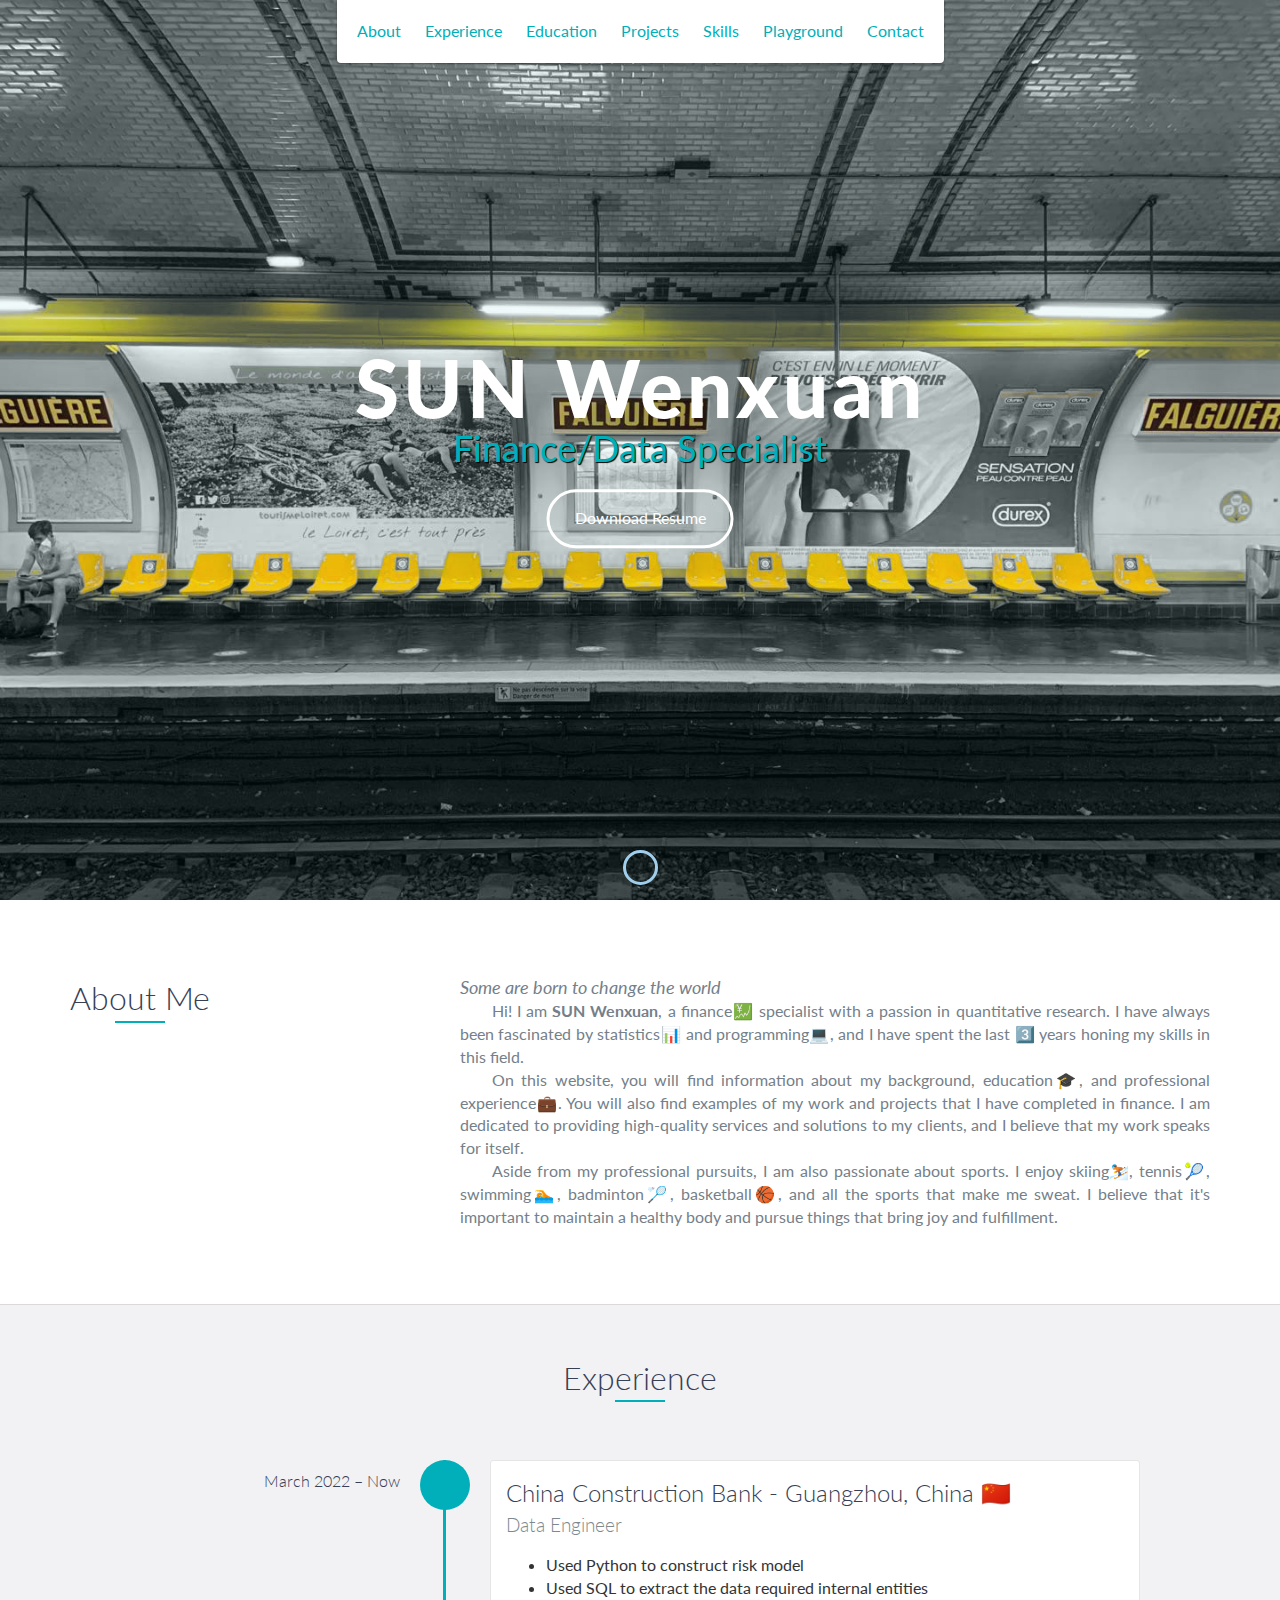
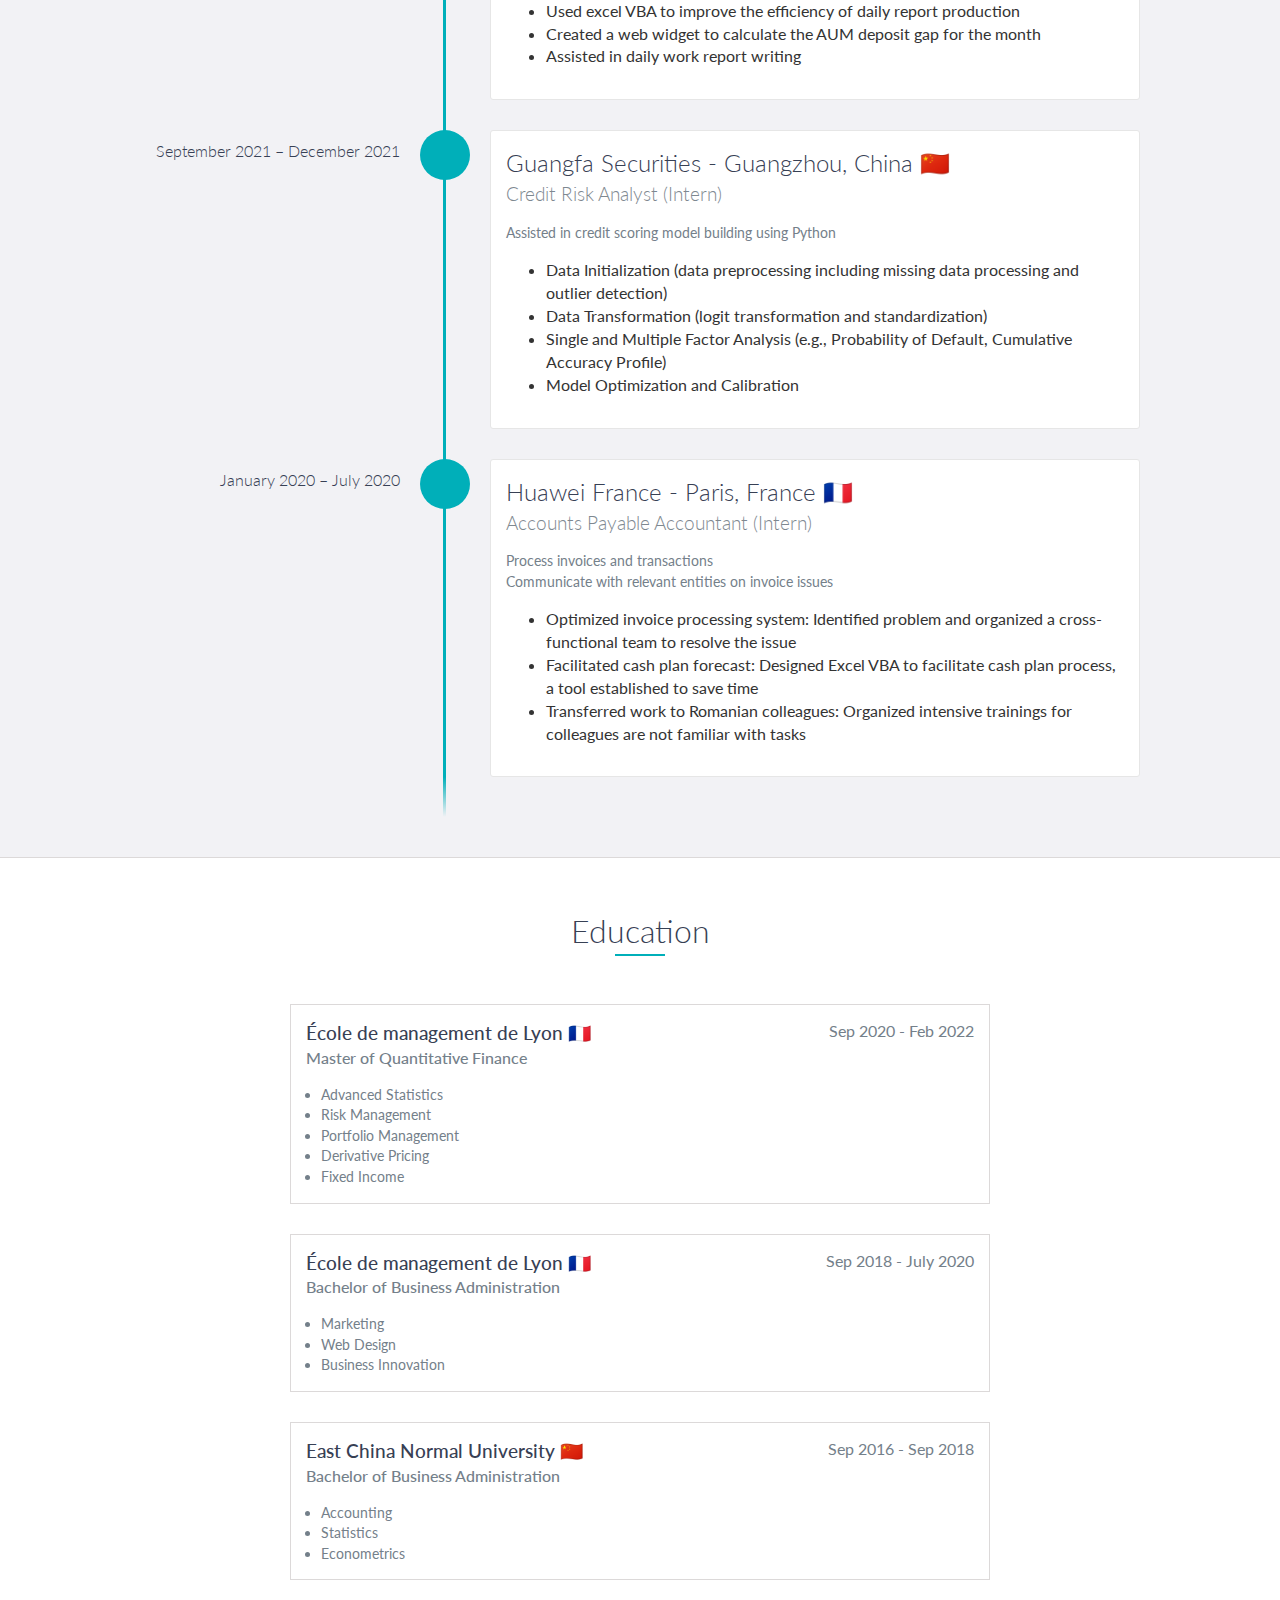
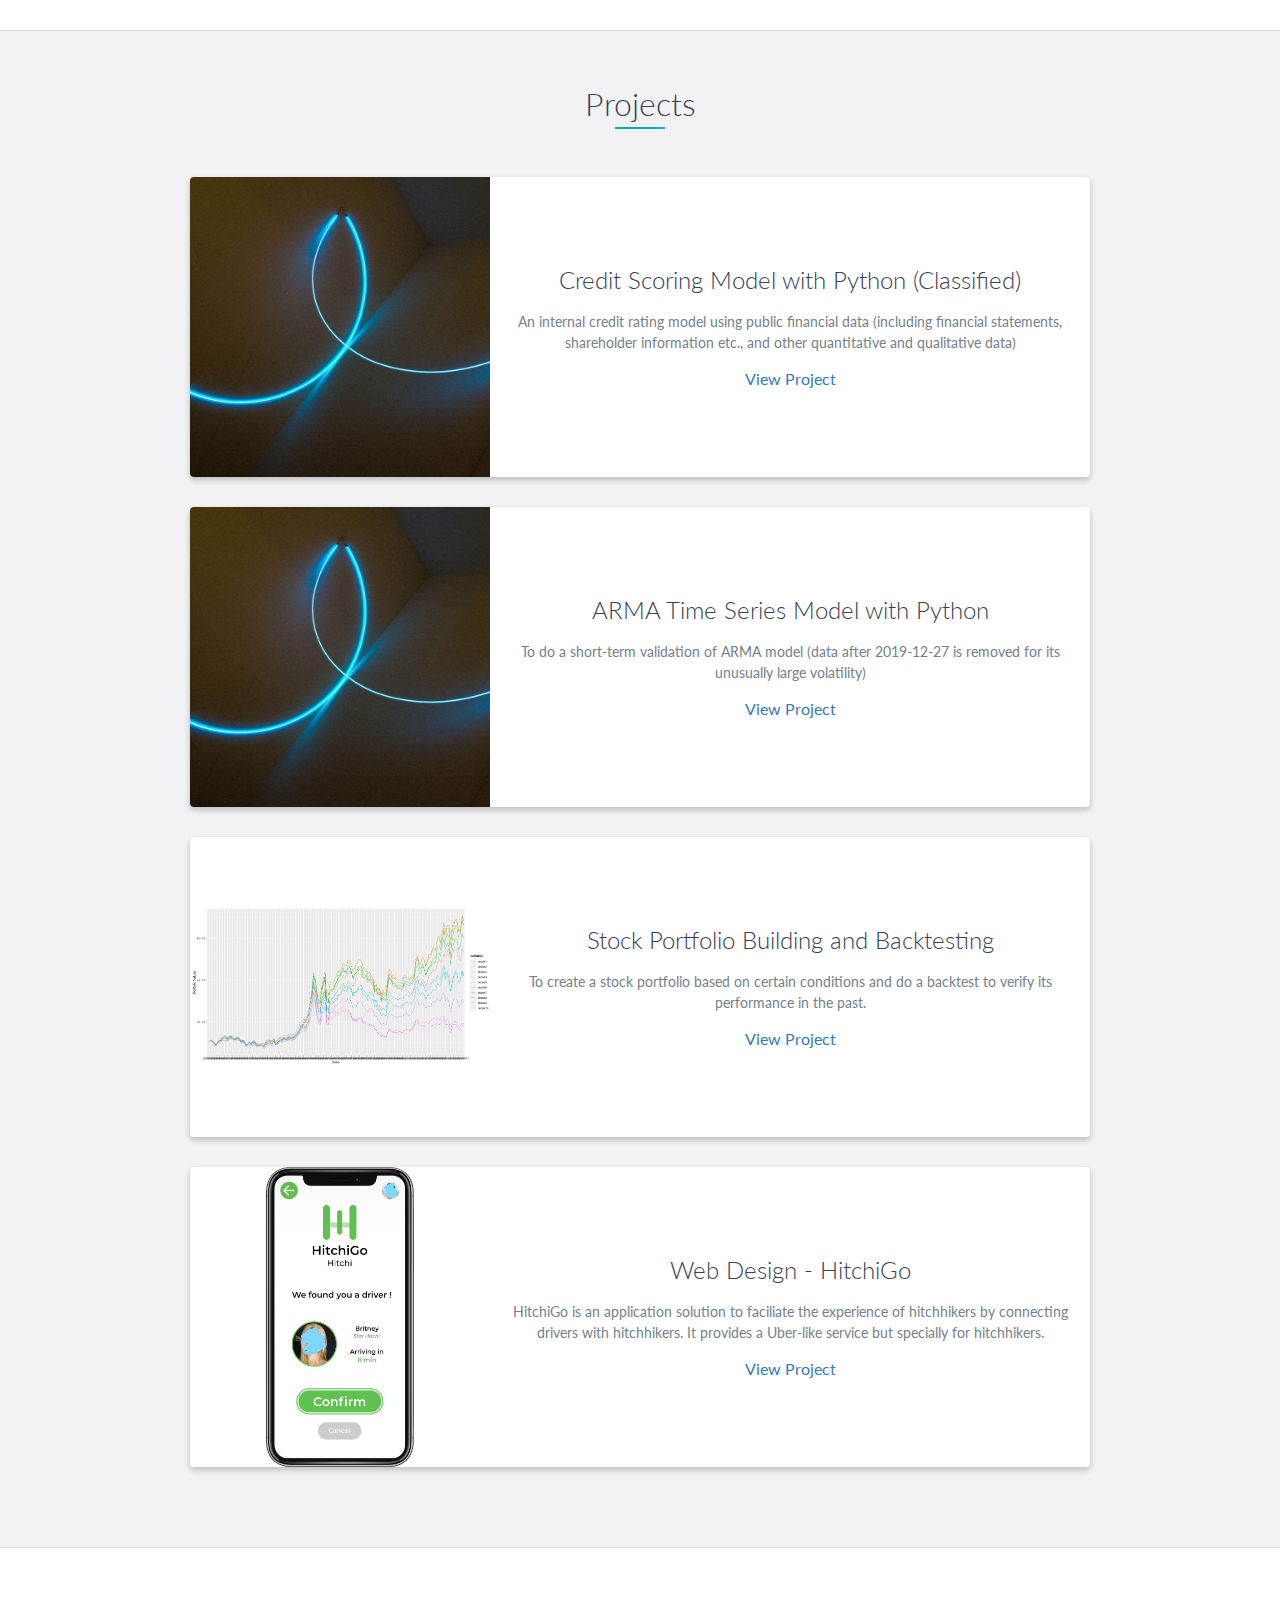
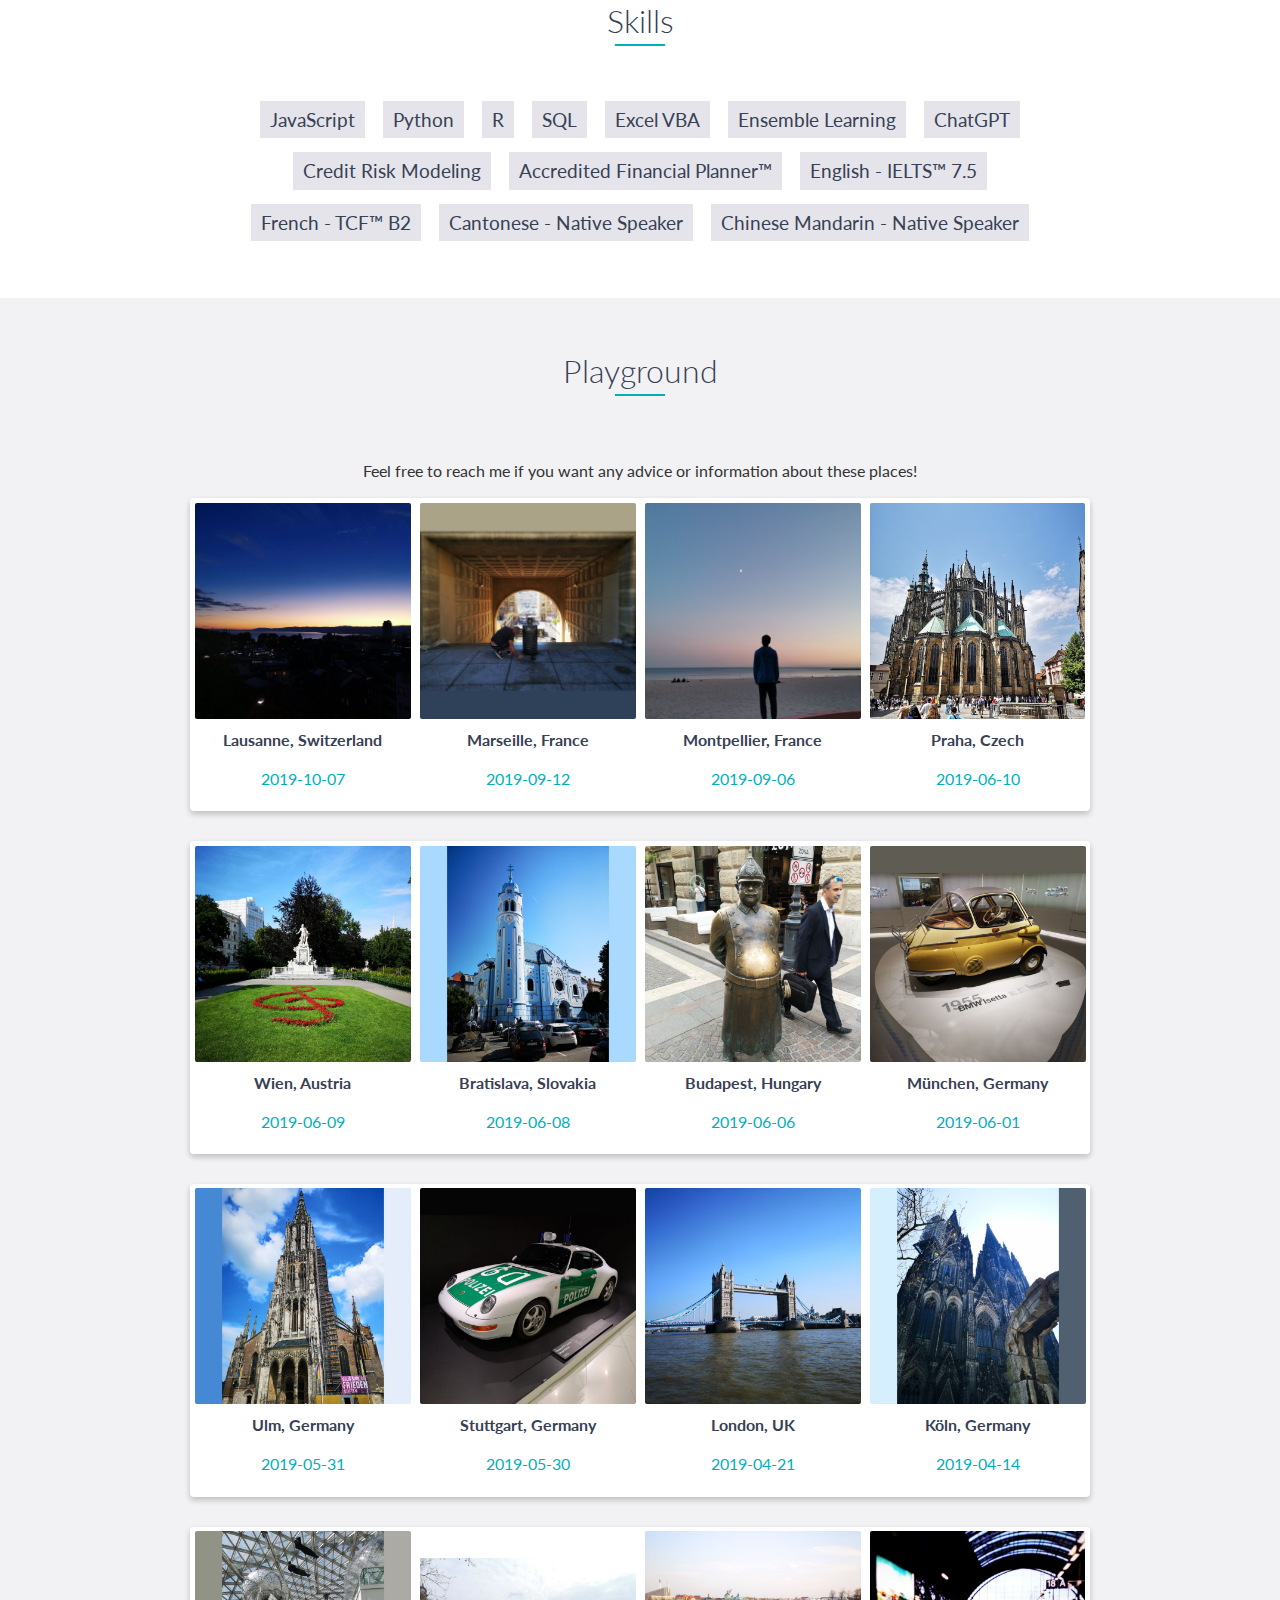
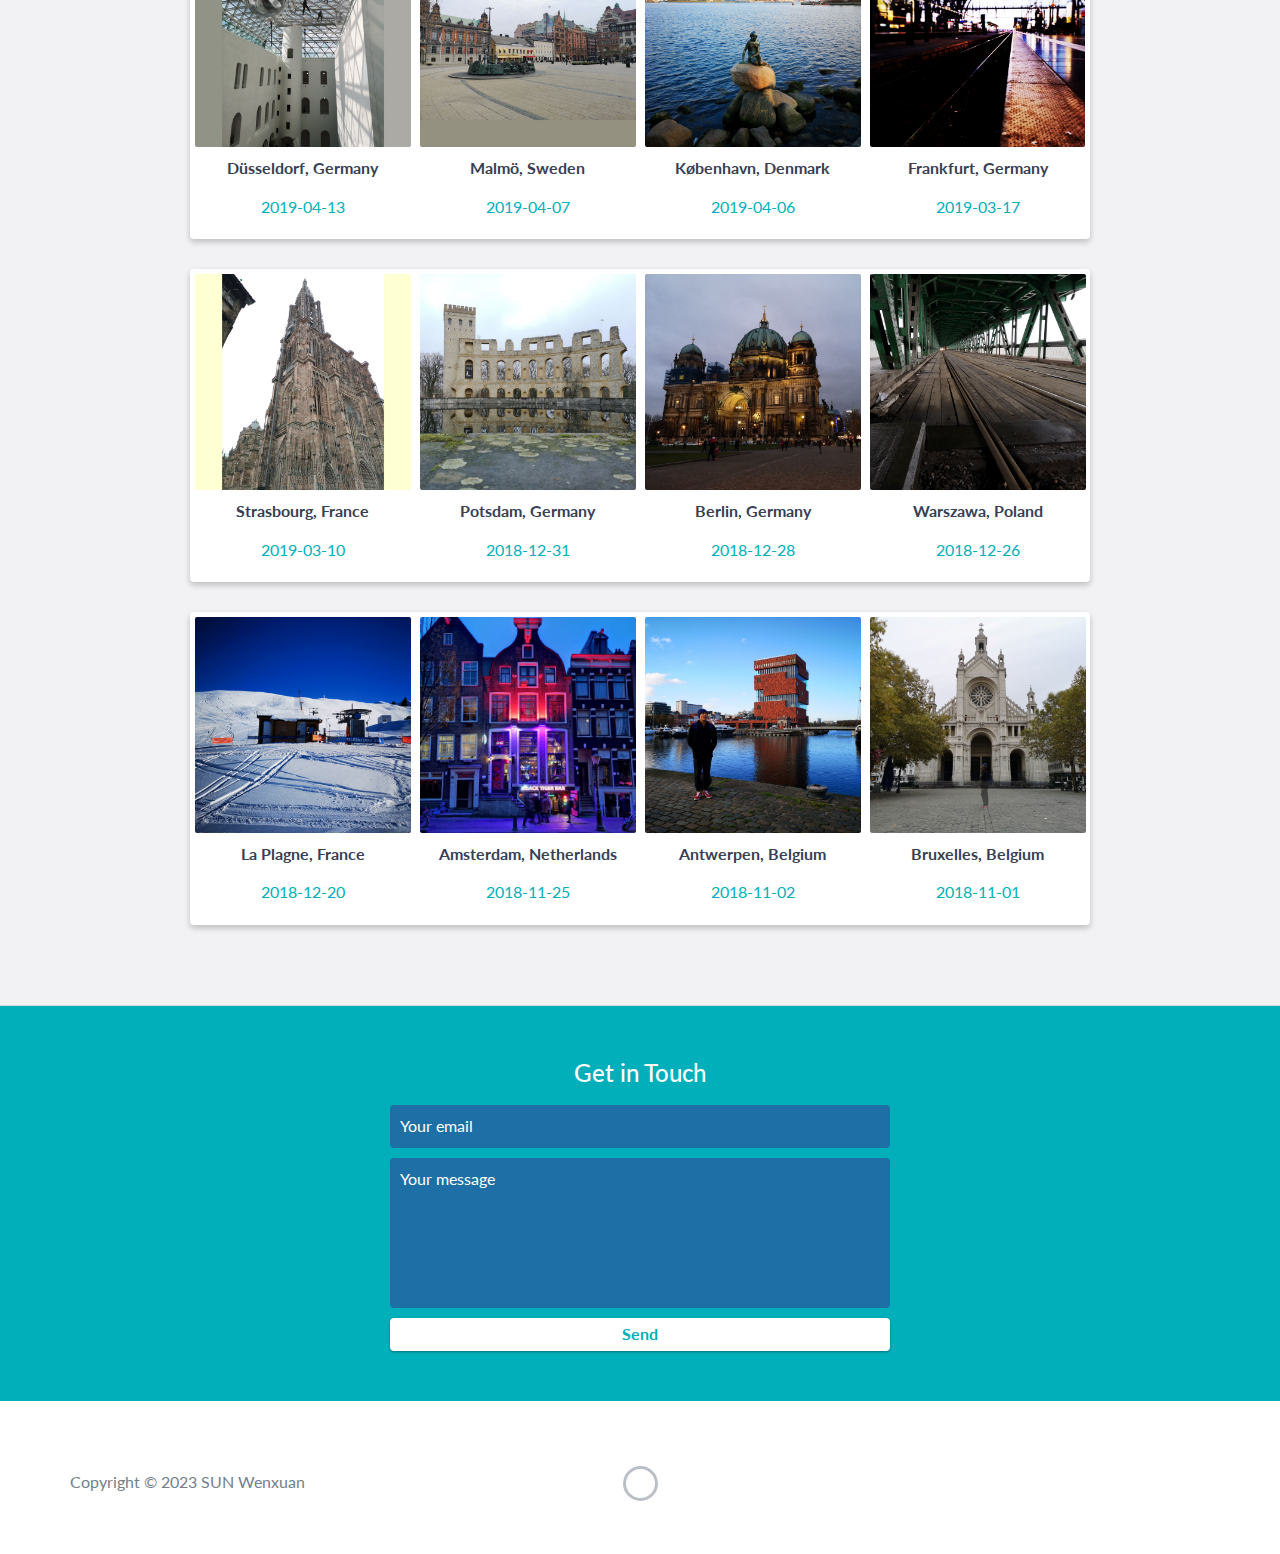
==== index2.html @ df52acac "Rename index.html to index2.html" ====
<!DOCTYPE html>
<html class="no-js" lang="en">

<head>
    <meta charset="utf-8">
    <meta http-equiv="X-UA-Compatible" content="IE=edge">
    <meta name="viewport" content="width=device-width, initial-scale=1">
    <title>SUN Wenxuan - Financial & Data Specialist</title>
	<link rel="shortcut icon" href="favvicon.ico" type="image/x-icon">
	<link rel="icon" href="favvicon.ico" type="image/x-icon">
    <link href="https://fonts.googleapis.com/css?family=Lato:300,400,700,900" rel="stylesheet">
    <link rel="stylesheet" href="libs/font-awesome/css/font-awesome.min.css">
    <link href="css/bootstrap.min.css" rel="stylesheet">
    <link href="css/styles.css" rel="stylesheet">
</head>

<body>
    <div id="mobile-menu-open" class="shadow-large">
        <i class="fa fa-bars" aria-hidden="true"></i>
    </div>
    <!-- End #mobile-menu-toggle -->
    <header>
        <div id="mobile-menu-close">
            <span>Close</span> <i class="fa fa-times" aria-hidden="true"></i>
        </div>
        <ul id="menu" class="shadow">
            <li>
                <a href="#about">About</a>
            </li>
            <li>
                <a href="#experience">Experience</a>
            </li>
            <li>
                <a href="#education">Education</a>
            </li>
            <li>
                <a href="#projects">Projects</a>
            </li>
            <li>
                <a href="#skills">Skills</a>
            </li>
	    <li>
                <a href="#playgrounds">Playground</a>
            </li>
            <li>
                <a href="#contact">Contact</a>
            </li>
        </ul>
    </header>
    <!-- End header -->

    <div id="lead">
        <div id="lead-content">
            <h1 style="text-transform:None">SUN Wenxuan</h1>
            <h2 style="text-shadow: 1px 1px 1px #000000">Finance/Data Specialist</h2>
            <a href="Resume English - Wenxuan SUN.pdf" class="btn-rounded-white">Download Resume</a>
        </div>
        <!-- End #lead-content -->

        <div id="lead-overlay"></div>

        <div id="lead-down">
            <span>
                <i class="fa fa-chevron-down" aria-hidden="true"></i>
            </span>
        </div>
        <!-- End #lead-down -->
    </div>
    <!-- End #lead -->

    <div id="about">
        <div class="container">
            <div class="row">
                <div class="col-md-4">
                    <h2 class="heading">About Me</h2>
                </div>
                <div class="col-md-8">
		    <p style="font-size: 1.1em;"><em>Some are born to change the world</em></p>
                    <p style="text-indent: 2em; text-align: justify;">
			Hi! I am <strong>SUN Wenxuan</strong>, a finance&#x1F4B9; specialist with a passion in quantitative research. I have always been fascinated by statistics&#x1F4CA; and programming&#x1F4BB;, and I have spent the last &#x0033;&#xFE0F;&#x20E3; years honing my skills in this field.
		    </p><p style="text-indent: 2em; text-align: justify;">
			On this website, you will find information about my background, education&#x1F393;, and professional experience&#x1F4BC;. You will also find examples of my work and projects that I have completed in finance. I am dedicated to providing high-quality services and solutions to my clients, and I believe that my work speaks for itself.
                    </p><p style="text-indent: 2em; text-align: justify;">
			Aside from my professional pursuits, I am also passionate about sports. I enjoy skiing&#x26F7;&#xFE0F;, tennis&#x1F3BE;, swimming&#x1F3CA;, badminton&#x1F3F8;, basketball&#x1F3C0;, and all the sports that make me sweat. I believe that it's important to maintain a healthy body and pursue things that bring joy and fulfillment.
		    </p>
                </div>
            </div>
        </div>
    </div>
    <!-- End #about -->

    <div id="experience" class="background-alt">
        <h2 class="heading">Experience</h2>
        <div id="experience-timeline">
            <div data-date="March 2022 – Now">
                <h3>China Construction Bank - Guangzhou, China 🇨🇳</h3>
                <h4>Data Engineer</h4>
		    <ul style="text-align:left;">
			    <li>Used Python to construct risk model</li>
			    <li>Used SQL to extract the data required internal entities</li>
			    <li>Used excel VBA to improve the efficiency of daily report production</li>
			    <li>Created a web widget to calculate the AUM deposit gap for the month</li>
			    <li>Assisted in daily work report writing</li>
		    </ul>
            </div>

            <div data-date="September 2021 – December 2021">
                <h3>Guangfa Securities - Guangzhou, China 🇨🇳</h3>
                <h4>Credit Risk Analyst (Intern)</h4>
		    <p style="text-align:left;">Assisted in credit scoring model building using Python</p>
                    <ul style="text-align:left;">
			    <li>Data Initialization (data preprocessing including missing data processing and outlier detection)</li>
			    <li>Data Transformation (logit transformation and standardization)</li>
			    <li>Single and Multiple Factor Analysis (e.g., Probability of Default, Cumulative Accuracy Profile)</li>
			    <li>Model Optimization and Calibration</li>
		    </ul>
            </div>

            <div data-date="January 2020 – July 2020">
                <h3>Huawei France - Paris, France 🇫🇷</h3>
                <h4>Accounts Payable Accountant (Intern)</h4>
                    <p style="text-align:left;">Process invoices and transactions</p>
		    <p style="text-align:left;">Communicate with relevant entities on invoice issues</p>
		    <ul style="text-align:left;">
			    <li>Optimized invoice processing system: Identified problem and organized a cross-functional team to resolve the issue</li>
			    <li>Facilitated cash plan forecast: Designed Excel VBA to facilitate cash plan process, a tool established to save time</li>
			    <li>Transferred work to Romanian colleagues: Organized intensive trainings for colleagues are not familiar with tasks</li>
		    </ul>
            </div>
        </div>
    </div>
    <!-- End #experience -->

    <div id="education">
        <h2 class="heading">Education</h2>
        <div class="education-block">
            <h3>École de management de Lyon 🇫🇷</h3>
            <span class="education-date">Sep 2020 - Feb 2022</span>
            <h4>Master of Quantitative Finance</h4>
		<ul>		
			<li>Advanced Statistics</li>
			<li>Risk Management</li>
			<li>Portfolio Management</li>
			<li>Derivative Pricing</li>
			<li>Fixed Income</li>
		</ul>
        </div>
        <!-- End .education-block -->

        <div class="education-block">
            <h3>École de management de Lyon 🇫🇷</h3>
	    <span class="education-date">Sep 2018 - July 2020</span>
            <h4>Bachelor of Business Administration</h4>	    
            <ul>
                <li>Marketing</li>
                <li>Web Design</li>
                <li>Business Innovation</li>
            </ul>
        </div>
        <!-- End .education-block -->
		
	<div class="education-block">
            <h3>East China Normal University 🇨🇳</h3>
	    <span class="education-date">Sep 2016 - Sep 2018</span>
            <h4>Bachelor of Business Administration</h4>	
            <ul>
                <li>
                    Accounting
                </li>
                <li>
                    Statistics
                </li>
                <li>
                    Econometrics
                </li>
            </ul>
        </div>
        <!-- End .education-block -->
    </div>
    <!-- End #education -->

    <div id="projects" class="background-alt">
        <h2 class="heading">Projects</h2>
        <div class="container">
            <div class="row">
		<div class="project shadow-large">
                    <div class="project-image">
                        <img src="images/project.jpg" />
                    </div>
                    <!-- End .project-image -->
                    <div class="project-info">
                        <h3>Credit Scoring Model with Python (Classified)</h3>
                        <p>
                            An internal credit rating model using public financial data (including financial statements, shareholder information etc., and other quantitative and qualitative data)
                        </p>
                        <a href="https://github.com/kireihei/Python-Credit-Scoring">View Project</a>
                    </div>
                    <!-- End .project-info -->
                </div>
                <!-- End .project -->
		    
		<div class="project shadow-large">
                    <div class="project-image">
                        <img src="images/project.jpg" />
                    </div>
                    <!-- End .project-image -->
                    <div class="project-info">
                        <h3>ARMA Time Series Model with Python</h3>
                        <p>
                            To do a short-term validation of ARMA model (data after 2019-12-27 is removed for its unusually large volatility)
                        </p>
                        <a href="https://github.com/kireihei/Linear-Regression-ARMA-time-series-model-">View Project</a>
                    </div>
                    <!-- End .project-info -->
                </div>
                <!-- End .project -->
		
		<div class="project shadow-large">
                    <div class="project-image">
                        <img src="images/portfoliobacktest.jpg" />
                    </div>
                    <!-- End .project-image -->
                    <div class="project-info">
                        <h3>Stock Portfolio Building and Backtesting</h3>
                        <p>
                            To create a stock portfolio based on certain conditions and do a backtest to verify its performance in the past.
                        </p>
                        <a href="https://github.com/kireihei/R-US-Portfolio-Backtest">View Project</a>
                    </div>
                    <!-- End .project-info -->
                </div>
                <!-- End .project -->

                <div class="project shadow-large">
                    <div class="project-image">
                        <img src="images/hitchigo.jpg" />
                    </div>
                    <!-- End .project-image -->
                    <div class="project-info">
                        <h3>Web Design - HitchiGo</h3>
                        <p>
                            HitchiGo is an application solution to faciliate the experience of hitchhikers by connecting drivers with hitchhikers. It provides a Uber-like service but specially for hitchhikers.
                        </p>
                        <a href="https://hitchigo-group3.glitch.me/">View Project</a>
                    </div>
                    <!-- End .project-info -->
                </div>
                <!-- End .project -->
            </div>
        </div>
    </div>
    <!-- End #projects -->

    <div id="skills">
        <h2 class="heading">Skills</h2>
        <ul>
            <li>JavaScript</li>
            <li>Python</li>
	    <li>R</li>
	    <li>SQL</li>
            <li>Excel VBA</li>
	    <li>Ensemble Learning</li>
            <li>ChatGPT</li>
	    <li>Credit Risk Modeling</li>
	    <li>Accredited Financial Planner&#8482;</li>
	    <li>English - IELTS&#8482 7.5</li>
	    <li>French - TCF&#8482 B2</li>
	    <li>Cantonese - Native Speaker</li>
	    <li>Chinese Mandarin - Native Speaker</li>
        </ul>
    </div>
    <!-- End #skills -->

    <div id="playgrounds" class="background-alt">
        <h2 class="heading">Playground</h2>
	<p style="text-align: center;">Feel free to reach me if you want any advice or information about these places!</p>
        <div class="container">
            <div class="row">
		<div class="playground shadow-large">
                    <div class="playground-image">
			<a href="https://goo.gl/maps/Xdka4Af2KpQmkYqU9">
                            <img src="images/lausanne.jpg" />
			</a>
			<h3>Lausanne, Switzerland</h3>
			<p>2019-10-07</p>
                    </div>
                    <!-- End .playground-image -->
                    <div class="playground-image">
			<a href="https://goo.gl/maps/CJcmjqFecRciyaJH9">
                            <img src="images/marseille.jpg" />
			</a>
			<h3>Marseille, France</h3>
			<p>2019-09-12</p>
                    </div>
                    <!-- End .playground-image -->
		    <div class="playground-image">
			<a href="https://goo.gl/maps/icJTKgVWR6uqY4e37">
                            <img src="images/montpellier.jpg" />
			</a>
			<h3>Montpellier, France</h3>
			<p>2019-09-06</p>
                    </div>
                    <!-- End .playground-image -->
		    <div class="playground-image">
			<a href="https://goo.gl/maps/Tjkh7PPUEG6cv1uy6">
                            <img src="images/prague.jpg" />
			</a>
			<h3>Praha, Czech</h3>
			<p>2019-06-10</p>
                    </div>
                    <!-- End .playground-image -->
                </div>
                <!-- End .playground -->
		<div class="playground shadow-large">
		    <div class="playground-image">
			<a href="https://goo.gl/maps/2LEZVKktAGLVv4VU8">
                            <img src="images/vienna.jpg" />
			</a>
			<h3>Wien, Austria</h3>
			<p>2019-06-09</p>
                    </div>
                    <!-- End .playground-image -->
		    <div class="playground-image">
			<a href="https://goo.gl/maps/jTAUSxxaRMm6g64EA">
                            <img src="images/bratislava.jpg" />
			</a>
			<h3>Bratislava, Slovakia</h3>
			<p>2019-06-08</p>
                    </div>
                    <!-- End .playground-image -->
                    <div class="playground-image">
			<a href="https://goo.gl/maps/Zy1j3sHxs6qkVHqQA">
                            <img src="images/budapest.jpg" />
			</a>
			<h3>Budapest, Hungary</h3>
			<p>2019-06-06</p>
                    </div>
                    <!-- End .playground-image -->
                    <div class="playground-image">
			<a href="https://goo.gl/maps/PVGX6edmt3B6JLVj8">
                            <img src="images/munich.jpg" />
			</a>
			<h3>München, Germany</h3>
			<p>2019-06-01</p>
                    </div>
                    <!-- End .playground-image -->
                </div>
                <!-- End .playground -->
		<div class="playground shadow-large">
		    <div class="playground-image">
			<a href="https://goo.gl/maps/EeMdoQk3kRcNsQV3A">
                            <img src="images/ulm.jpg" />
			</a>
			<h3>Ulm, Germany</h3>
			<p>2019-05-31</p>
                    </div>
                    <!-- End .playground-image -->
                    <div class="playground-image">
			<a href="https://goo.gl/maps/kzrpnumnkQtDuP9f6">
                            <img src="images/stuttgart.jpg" />
			</a>
			<h3>Stuttgart, Germany</h3>
			<p>2019-05-30</p>
                    </div>
                    <!-- End .playground-image -->
                    <div class="playground-image">
			<a href="https://goo.gl/maps/BGjN5tW43NKHmdYa7">
                            <img src="images/london.jpg" />
			</a>
			<h3>London, UK</h3>
			<p>2019-04-21</p>
                    </div>
                    <!-- End .playground-image -->
		    <div class="playground-image">
			<a href="https://goo.gl/maps/qaYm6vGA2gmuKGdKA">
                            <img src="images/cologne.jpg" />
			</a>
			<h3>Köln, Germany</h3>
			<p>2019-04-14</p>
                    </div>
                    <!-- End .playground-image -->
                </div>
                <!-- End .playground -->
		<div class="playground shadow-large">
                    <div class="playground-image">
			<a href="https://goo.gl/maps/V3BiczJH9KHSkkv1A">
                            <img src="images/dusseldorf.jpg" />
			</a>
			<h3>Düsseldorf, Germany</h3>
			<p>2019-04-13</p>
                    </div>
                    <!-- End .playground-image -->
                    <div class="playground-image">
			<a href="https://goo.gl/maps/tmzJLCJy8XYB7NuB6">
                            <img src="images/malmo.jpg" />
			</a>
			<h3>Malmö, Sweden</h3>
			<p>2019-04-07</p>
                    </div>
                    <!-- End .playground-image -->
		    <div class="playground-image">
			<a href="https://goo.gl/maps/inKWstLGCwRJcbJG6">
                            <img src="images/copenhagen.jpg" />
			</a>
			<h3>København, Denmark</h3>
			<p>2019-04-06</p>
                    </div>
                    <!-- End .playground-image -->
                    <div class="playground-image">
			<a href="https://goo.gl/maps/1RUKWoketNha7xVa7">
                            <img src="images/frankfurt.jpg" />
			</a>
			<h3>Frankfurt, Germany</h3>
			<p>2019-03-17</p>
                    </div>
                    <!-- End .playground-image -->
                </div>
                <!-- End .playground -->
                <div class="playground shadow-large">
		    <div class="playground-image">
			<a href="https://goo.gl/maps/xSyUJQEaQ5iyu7AYA">
                            <img src="images/strasbourg.jpg" />
			</a>
			<h3>Strasbourg, France</h3>
			<p>2019-03-10</p>
                    </div>
                    <!-- End .playground-image -->
		    <div class="playground-image">
			<a href="https://goo.gl/maps/Rzxb3wP9sqBsxqRk9">
                            <img src="images/potsdam.jpg" />
			</a>
			<h3>Potsdam, Germany</h3>
			<p>2018-12-31</p>
                    </div>
                    <!-- End .playground-image -->
                    <div class="playground-image">                        
			<a href="https://goo.gl/maps/6tov2jtAHthyH6Xy6">
			    <img src="images/berlin.jpg" />
			</a>
			<h3>Berlin, Germany</h3>
			<p>2018-12-28</p>
                    </div>
                    <!-- End .playground-image -->
                    <div class="playground-image">
			<a href="https://goo.gl/maps/wzMD7v7JmgLrDbVUA">
                            <img src="images/warsaw.jpg" />
			</a>
			<h3>Warszawa, Poland</h3>
			<p>2018-12-26</p>
                    </div>
                    <!-- End .playground-image -->
                </div>
                <!-- End .playground -->
		<div class="playground shadow-large">
		    <div class="playground-image">
			<a href="https://goo.gl/maps/PGCdBC13ftKgA9VP6">
                            <img src="images/laplagne.jpg" />
			</a>
			<h3>La Plagne, France</h3>
			<p>2018-12-20</p>
                    </div>
                    <!-- End .playground-image -->
                    <div class="playground-image">
			<a href="https://goo.gl/maps/GPYCd4GKhaszUUJu6">
                            <img src="images/amsterdam.jpg" />
			</a>
			<h3>Amsterdam, Netherlands</h3>
			<p>2018-11-25</p>
                    </div>
                    <!-- End .playground-image -->
		    <div class="playground-image">
			<a href="https://goo.gl/maps/ookdxsxoSLcTpe1p7">
                            <img src="images/antwerp.jpg" />
			</a>
			<h3>Antwerpen, Belgium</h3>
			<p>2018-11-02</p>
                    </div>
                    <!-- End .playground-image -->
		    <div class="playground-image">
			<a href="https://goo.gl/maps/4LAjAc46NkBgU2JM8">
                            <img src="images/brussels.jpg" />
			</a>
			<h3>Bruxelles, Belgium</h3>
			<p>2018-11-01</p>
                    </div>
                    <!-- End .playground-image -->
                </div>
                <!-- End .playground -->
            </div>
        </div>
    </div>
    <!-- End #playground -->
	
    <div id="contact">
        <h2>Get in Touch</h2>
        <div id="contact-form">
            <form method="POST" action="https://formspree.io/f/mgeblvjr">
                <input type="hidden" name="_subject" value="Contact request from personal website" />
                <input type="email" name="_replyto" placeholder="Your email" required>
                <textarea name="message" placeholder="Your message" required></textarea>
                <button type="submit">Send</button>
            </form>
        </div>
        <!-- End #contact-form -->
    </div>
    <!-- End #contact -->

    <footer>
        <div class="container">
            <div class="row">
                <div class="col-sm-5 copyright">
                    <p>
                        Copyright &copy; <span id="current-year">2023</span> SUN Wenxuan
                    </p>
                </div>
                <div class="col-sm-2 top">
                    <span id="to-top">
                        <i class="fa fa-chevron-up" aria-hidden="true"></i>
                    </span>
                </div>
                <div class="col-sm-5 social">
                    <ul>
                        <li>
                            <a href="https://github.com/kireihei/" target="_blank"><i class="fa fa-github" aria-hidden="true"></i></a>
                        </li>                        
                        <li>
                            <a href="https://www.linkedin.com/in/wenxuan-sun-649371146/" target="_blank"><i class="fa fa-linkedin" aria-hidden="true"></i></a>
                        </li>
                        <li>
                            <a href="https://www.facebook.com/wenxuan.sun.775/" target="_blank"><i class="fa fa-facebook" aria-hidden="true"></i></a>
                        </li>
			<li>
                            <a href="https://www.instagram.com/kireihei/" target="_blank"><i class="fa fa-instagram" aria-hidden="true"></i></a>
                        </li>
                        <li>
                            <a href="https://qm.qq.com/cgi-bin/qm/qr?k=QRWaqBnR8vb9gyNhGc0ytNiIk2y2ALEC&noverify=0&personal_qrcode_source=4" target="_blank"><i class="fa fa-qq" aria-hidden="true"></i></a>
                        </li>
                        <li>
                            <a href="https://www.youtube.com/channel/UCoUgpdSplx6y0lXfZiIMioA/" target="_blank"><i class="fa fa-youtube" aria-hidden="true"></i></a>
                        </li>
                    </ul>
                </div>
            </div>
        </div>
    </footer>
    <!-- End footer -->

    <script src="https://ajax.googleapis.com/ajax/libs/jquery/1.12.4/jquery.min.js"></script>
    <script src="js/scripts.min.js"></script>
</body>

</html>
---- css/styles.css ----
/*!
    Title: Dev Portfolio Template
    Version: 1.2.2
    Last Change: 03/25/2020
    Author: Ryan Fitzgerald
    Repo: https://github.com/RyanFitzgerald/devportfolio-template
    Issues: https://github.com/RyanFitzgerald/devportfolio-template/issues

    Description: This file contains all the styles associated with the page
    that don't come from third party libraries. This file gets compiled using
    Gulp and send to the /css folder which is then loaded on the page.
*/
body {
  font-family: "Lato", sans-serif;
  font-size: 16px;
}
body.active {
  overflow: hidden;
  z-index: -1;
}
.no-js #experience-timeline > div {
  background: #fff;
  padding: 10px;
  margin-bottom: 10px;
  border: 1px solid #dcd9d9;
}
.no-js #experience-timeline > div h3 {
  font-size: 1.2em;
  font-weight: 300;
  color: #374054;
  display: inline-block;
  margin: 0;
}
.no-js #experience-timeline > div h4 {
  font-size: 1.1em;
  font-weight: 300;
  color: #7e8890;
  margin: 0 0 10px 0;
}
.no-js #experience-timeline > div p {
  color: #74808a;
  font-size: 0.9em;
  margin: 0;
}
.no-js #experience-timeline:before,
.no-js #experience-timeline:after {
  content: none;
}
@keyframes dropHeader {
  0% {
    transform: translateY(-100%);
  }
  100% {
    transform: translateY(0);
  }
}
@keyframes move {
  0% {
    transform: scale(1);
  }
  100% {
    transform: scale(1.04);
  }
}
header {
  position: absolute;
  top: 0;
  left: 0;
  right: 0;
  text-align: center;
  z-index: 10;
  animation-name: dropHeader;
  animation-iteration-count: 1;
  animation-timing-function: ease;
  animation-duration: 0.75s;
}
header ul {
  display: inline-block;
  background: #fff;
  text-align: center;
  padding: 10px;
  margin: 0;
  border-bottom-right-radius: 4px;
  border-bottom-left-radius: 4px;
}
header li {
  display: inline-block;
}
header a {
  display: block;
  color: #00afb9;
  padding: 10px;
}
header a:hover {
  color: #217dbb;
  text-decoration: none;
  background: #eee;
  border-radius: 4px;
}
header a:focus {
  color: #00afb9;
  text-decoration: none;
}
header.active {
  display: block;
}
header.sticky {
  position: fixed;
  z-index: 999;
}
#menu.active {
  display: block;
}
#mobile-menu-open {
  display: none;
  cursor: pointer;
  position: fixed;
  right: 15px;
  top: 10px;
  color: #00afb9;
  font-size: 1.5em;
  z-index: 20;
  padding: 0 7px;
  border-radius: 4px;
  background: #fff;
}
#mobile-menu-close {
  display: none;
  text-align: right;
  width: 100%;
  background: #fff;
  font-size: 1.5em;
  padding-right: 15px;
  padding-top: 10px;
  cursor: pointer;
  color: #00afb9;
}
#mobile-menu-close span {
  font-size: 0.5em;
  text-transform: uppercase;
}
#mobile-menu-close i {
  vertical-align: middle;
}
footer {
  padding: 50px 0;
}
.copyright {
  padding-top: 20px;
}
.copyright p {
  margin: 0;
  color: #74808a;
}
.top {
  text-align: center;
}
.top span {
  cursor: pointer;
  display: block;
  margin: 15px auto 0 auto;
  width: 35px;
  height: 35px;
  border-radius: 50%;
  border: 3px solid #b9bfc4;
  text-align: center;
}
.top i {
  color: #74808a;
}
.social {
  text-align: right;
}
.social ul {
  margin: 5px 0 0 0;
  padding: 0;
}
.social li {
  display: inline-block;
  font-size: 1.25em;
  list-style: none;
}
.social a {
  display: block;
  color: #74808a;
  padding: 10px;
}
.social a:hover {
  color: #00afb9;
}
.btn-rounded-white {
  display: inline-block;
  color: #fff;
  padding: 15px 25px;
  border: 3px solid #fff;
  border-radius: 30px;
  transition: 0.5s ease all;
}
.btn-rounded-white:hover {
  color: #00afb9;
  background: #fff;
  text-decoration: none;
}
.shadow {
  box-shadow: 0 1px 3px rgba(0, 0, 0, 0.12), 0 1px 2px rgba(0, 0, 0, 0.24);
}
.shadow-large {
  box-shadow: 0 3px 6px rgba(0, 0, 0, 0.08), 0 3px 6px rgba(0, 0, 0, 0.15);
}
.heading {
  position: relative;
  display: inline-block;
  color: #feb872;
  font-size: 2em;
  font-weight: 300;
  margin: 0 0 30px 0;
}
.heading:after {
  position: absolute;
  content: "";
  top: 100%;
  height: 2px;
  width: 50px;
  left: 0;
  right: 0;
  margin: 0 auto;
  background: #00afb9;
}
.background-alt {
  background: #f2f2f5;
}
#lead {
  position: relative;
  height: 100vh;
  background: url(../images/lead-background.jpg);
  background-size: cover;
  padding: 15px;
  overflow: hidden;
}
#lead-content {
  position: absolute;
  z-index: 10;
  top: 50%;
  left: 50%;
  transform: translate(-50%, -50%);
  text-align: center;
}
#lead-content h1,
#lead-content h2 {
  margin: 0;
}
#lead-content h1 {
  color: #fff;
  font-weight: 900;
  font-size: 5em;
  text-transform: uppercase;
  letter-spacing: 0.05em;
  line-height: 0.9em;
}
#lead-content h2 {
  color: #00afb9;
  font-weight: 500;
  font-size: 2.25em;
  margin-bottom: 15px;
}
#lead-overlay {
  position: absolute;
  height: 100%;
  width: 100%;
  top: 0;
  right: 0;
  bottom: 0;
  left: 0;
  background: rgba(0, 175, 185, 0.05);
  z-index: 1;
}
#lead-down {
  position: absolute;
  left: 0;
  right: 0;
  width: 100%;
  text-align: center;
  z-index: 10;
  bottom: 15px;
  color: #fff;
}
#lead-down span {
  cursor: pointer;
  display: block;
  margin: 0 auto;
  width: 35px;
  height: 35px;
  border-radius: 50%;
  border: 3px solid #a0cfee;
  text-align: center;
}
#lead-down i {
  animation: pulsate 1.5s ease;
  animation-iteration-count: infinite;
  padding-top: 5px;
}
@keyframes pulsate {
  0% {
    transform: scale(1, 1);
  }
  50% {
    transform: scale(1.2, 1.2);
  }
  100% {
    transform: scale(1, 1);
  }
}
#about {
  padding: 75px 15px;
  border-bottom: 1px solid #dcd9d9;
}
#about h2 {
  color: #374054;
}
#about p {
  color: #74808a;
  margin: 0;
}
#experience {
  padding: 50px 15px;
  text-align: center;
  border-bottom: 1px solid #dcd9d9;
}
#experience h2 {
  color: #374054;
}
#experience-timeline {
  margin: 30px auto 0 auto;
  position: relative;
  max-width: 1000px;
}
#experience-timeline:before {
  position: absolute;
  content: "";
  top: 0;
  bottom: 0;
  left: 303px;
  right: auto;
  height: 100%;
  width: 3px;
  background: #00afb9;
  z-index: 0;
}
#experience-timeline:after {
  position: absolute;
  content: "";
  width: 3px;
  height: 40px;
  background: #00afb9;
  background: linear-gradient(to bottom, #00afb9, rgba(52, 152, 219, 0));
  top: 100%;
  left: 303px;
}
.vtimeline-content {
  margin-left: 350px;
  background: #fff;
  border: 1px solid #e6e6e6;
  padding: 15px;
  border-radius: 3px;
  text-align: left;
}
.vtimeline-content h3 {
  font-size: 1.5em;
  font-weight: 300;
  color: #374054;
  display: inline-block;
  margin: 0;
}
.vtimeline-content h4 {
  font-size: 1.2em;
  font-weight: 300;
  color: #7e8890;
  margin: 0 0 15px 0;
}
.vtimeline-content p {
  color: #74808a;
  font-size: 0.9em;
  margin: 0;
}
.vtimeline-point {
  position: relative;
  display: block;
  vertical-align: top;
  margin-bottom: 30px;
}
.vtimeline-icon {
  position: relative;
  color: #fff;
  width: 50px;
  height: 50px;
  background: #00afb9;
  border-radius: 50%;
  float: left;
  z-index: 99;
  margin-left: 280px;
}
.vtimeline-icon i {
  display: block;
  font-size: 2em;
  margin-top: 10px;
}
.vtimeline-date {
  width: 260px;
  text-align: right;
  position: absolute;
  left: 0;
  top: 10px;
  font-weight: 300;
  color: #374054;
}
#education {
  padding: 50px 15px 20px 15px;
  border-bottom: 1px solid #dcd9d9;
  text-align: center;
}
#education h2 {
  color: #374054;
  margin-bottom: 50px;
}
.education-block {
  max-width: 700px;
  margin: 0 auto 30px auto;
  padding: 15px;
  border: 1px solid #dcd9d9;
  text-align: left;
}
.education-block h3 {
  font-weight: 500;
  float: left;
  margin: 0;
  color: #374054;
}
.education-block span {
  color: #74808a;
  float: right;
}
.education-block h4 {
  color: #74808a;
  clear: both;
  font-weight: 500;
  margin: 0 0 15px 0;
}
.education-block p,
.education-block ul {
  margin: 0;
  color: #74808a;
  font-size: 0.9em;
}
.education-block ul {
  padding: 0 0 0 15px;
}
#projects {
  padding: 50px 15px;
  border-bottom: 1px solid #dcd9d9;
  text-align: center;
}
#projects h2 {
  color: #374054;
  margin-bottom: 50px;
}
.project {
  position: relative;
  max-width: 900px;
  margin: 0 auto 30px auto;
  overflow: hidden;
  background: #fff;
  border-radius: 4px;
}
.project-image {
  float: left;
}
.project-image img {
  max-height:300px;
  overflow: hidden;
  width:auto;
}
.project-info {
  position: absolute;
  top: 50%;
  transform: translateY(-50%);
  margin-left: 300px;
  padding: 15px;
}
.project-info h3 {
  font-size: 1.5em;
  font-weight: 300;
  color: #374054;
  margin: 0 0 15px 0;
}
.project-info p {
  color: #74808a;
  margin: 0 0 15px 0;
  font-size: 0.9em;
}
.no-image .project-info {
  position: relative;
  margin: 0;
  padding: 30px 15px;
  transform: none;
}
#more-projects {
  display: none;
}
#skills {
  padding: 50px 15px;
  text-align: center;
}
#skills h2 {
  color: #374054;
  margin-bottom: 50px;
}
#skills ul {
  display: block;
  margin: 0 auto;
  padding: 0;
  max-width: 800px;
}
#skills li {
  display: inline-block;
  margin: 7px;
  padding: 5px 10px;
  color: #374054;
  background: #e4e4ea;
  list-style: none;
  cursor: default;
  font-size: 1.2em;
}
#skills li:hover {
  transform: scale(1.05);
  -webkit-transform: scale(1.05);
  -moz-transform: scale(1.05);
  -o-transform: scale(1.05);
  -ms-transform: scale(1.05);
}
#playgrounds {
  padding: 50px 15px;
  border-bottom: 1px solid #dcd9d9;
  text-align: center;
}
#playgrounds h2 {
  color: #374054;
  margin-bottom: 50px;
  text-align: center;
}
.playground {
  display: flex;
  position: relative;
  max-width: 900px;
  margin: 0 auto 30px auto;
  background: #fff;
  border-radius: 4px;
}
.playground-image {
  margin: 4.5px;
  width: 24%;
  text-align: center;
}
.playground-image img {
  max-width: 100%;
  height: auto;
  border-radius: 2px;
}
.playground-image img:hover {
  animation: move .4s linear forwards;
}
.playground-image h3 {
  font-size: 1em;
  font-weight: bold;
  color: #374054;
  margin: 10px 0 2px 0;
}
.playground-image p {
  color: #00afb9;
}
#contact {
  padding: 50px 15px;
  background: #00afb9;
  text-align: center;
}
#contact h2 {
  margin: 0 0 15px 0;
  color: #fff;
  font-weight: 500;
}
#contact-form {
  max-width: 500px;
  margin: 0 auto;
}
#contact-form input,
#contact-form textarea {
  display: block;
  width: 100%;
  padding: 10px;
  border-radius: 4px;
  border: none;
  margin-bottom: 10px;
  background: #1d6fa5;
  color: #fff;
  transition: 0.5s ease all;
}
#contact-form input::-webkit-input-placeholder,
#contact-form textarea::-webkit-input-placeholder {
  color: #fff;
}
#contact-form input:-moz-placeholder,
#contact-form textarea:-moz-placeholder {
  color: #fff;
  opacity: 1;
}
#contact-form input::-moz-placeholder,
#contact-form textarea::-moz-placeholder {
  color: #fff;
  opacity: 1;
}
#contact-form input:-ms-input-placeholder,
#contact-form textarea:-ms-input-placeholder {
  color: #fff;
}
#contact-form input:focus,
#contact-form textarea:focus {
  outline: none;
  background: #16527a;
}
#contact-form textarea {
  height: 150px;
  resize: none;
}
#contact-form button {
  display: block;
  width: 100%;
  background: #fff;
  border-radius: 4px;
  padding: 5px 10px;
  border: none;
  color: #00afb9;
  font-weight: 700;
  box-shadow: 0 1px 3px rgba(0, 0, 0, 0.12), 0 1px 2px rgba(0, 0, 0, 0.24);
  transition: 0.5s ease all;
}
#contact-form button:hover {
  box-shadow: 0 10px 20px rgba(0, 0, 0, 0.19), 0 6px 6px rgba(0, 0, 0, 0.23);
}
.optional-section {
  padding: 50px 15px;
  text-align: center;
  border-top: 1px solid #dcd9d9;
}
.optional-section h2 {
  color: #374054;
}
.optional-section-block {
  max-width: 700px;
  margin: 0 auto 30px auto;
  padding: 15px;
  border: 1px solid #dcd9d9;
  background: #fff;
  text-align: left;
}
.optional-section-block h3 {
  font-weight: 500;
  margin: 0 0 15px 0;
  color: #374054;
}
.optional-section-block h4 {
  color: #74808a;
  clear: both;
  font-weight: 500;
  margin: 0 0 15px 0;
}
.optional-section-block p,
.optional-section-block ul {
  margin: 0 0 15px 0;
  color: #74808a;
  font-size: 0.9em;
}
.optional-section-block ul {
  padding: 0 0 0 15px;
}
@media only screen and (max-width: 750px) {
  #experience-timeline:before,
  #experience-timeline:after {
    left: 23px;
  }
  .vtimeline-date {
    width: auto;
    text-align: left;
    position: relative;
    margin-bottom: 15px;
    display: block;
    margin-left: 70px;
  }
  .vtimeline-icon {
    margin-left: 0;
  }
  .vtimeline-content {
    margin-left: 70px;
  }
}
@media only screen and (max-width: 992px) {
  #lead {
    height: auto;
    min-height: auto;
    max-height: auto;
    padding: 100px 15px;
  }
  #lead-content {
    position: relative;
    transform: none;
    left: auto;
    top: auto;
  }
  #lead-content h1 {
    font-size: 3em;
  }
  #lead-content h2 {
    font-size: 1.75em;
  }
  #about {
    text-align: center;
  }
  #about p {
    text-align: left;
  }
}
@media only screen and (max-width: 768px) {
  header {
    position: fixed;
    display: none;
    z-index: 999;
    animation: none;
    bottom: 0;
    height: 100%;
  }
  #mobile-menu-open,
  #mobile-menu-close {
    display: block;
  }
  #menu {
    height: 100%;
    overflow-y: auto;
    box-shadow: none;
    border-radius: 0;
    width: 100%;
  }
  #menu li {
    display: block;
    margin-bottom: 10px;
  }
  #lead-content h1 {
    font-size: 2em;
  }
  #lead-content h2 {
    font-size: 1.3em;
  }
  #lead-content a {
    padding: 10px 20px;
  }
  #lead-down {
    display: none;
  }
  .education-block h3,
  .education-block span {
    float: none;
  }
  .project-image {
    display: none;
  }
  .project-info {
    position: relative;
    margin: 0;
    padding: 30px 15px;
    top: auto;
    transform: none;
  }
  footer {
    text-align: center;
  }
  .social {
    text-align: center;
  }
}
@media only screen and (max-width: 480px) {
  #lead-content h1 {
    font-size: 1.5em;
  }
  #lead-content h2 {
    font-size: 1em;
  }
  #lead-content a {
    font-size: 0.9em;
    padding: 5px 10px;
  }
}
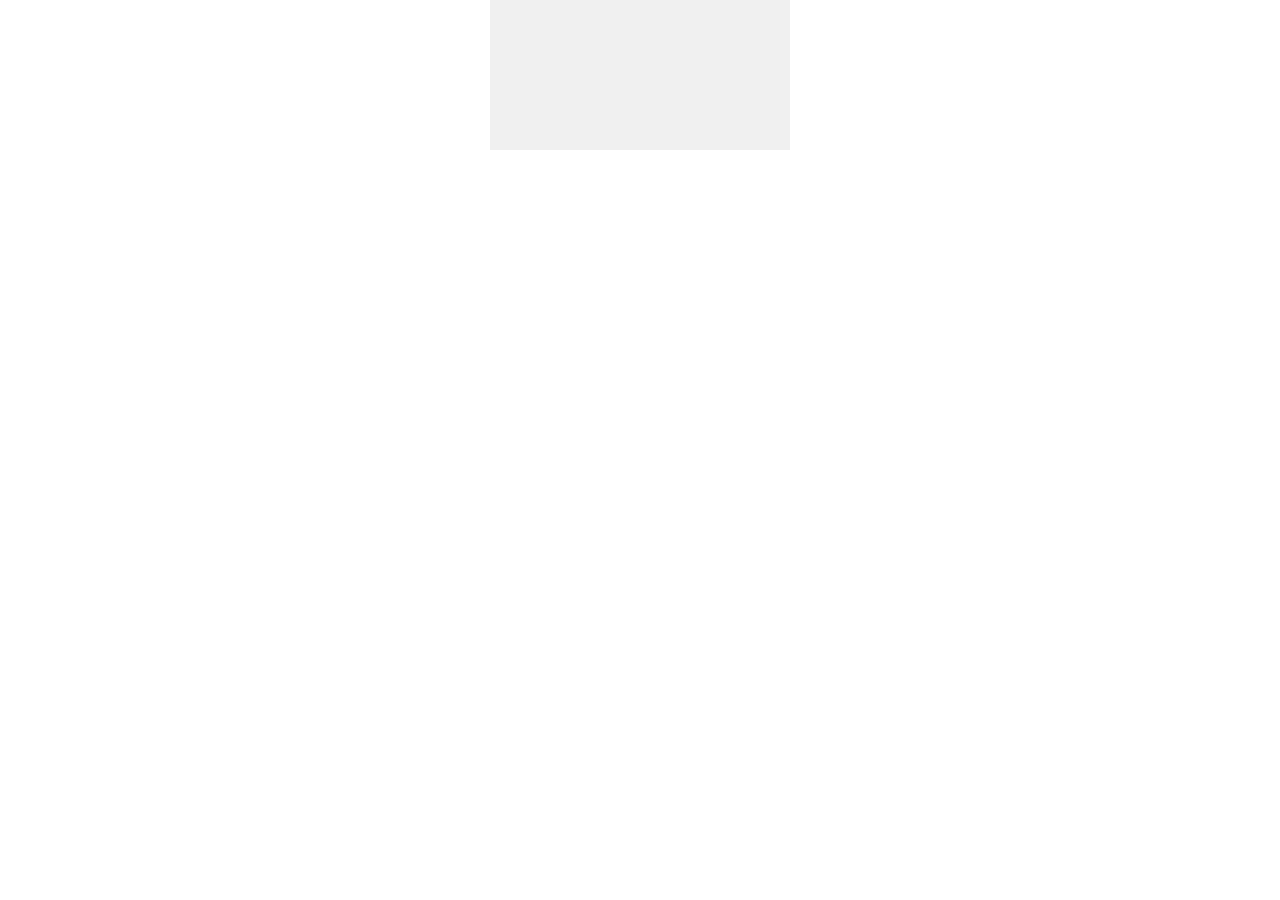
==== commit 1ce74454: "Update index2.html" ====
--- a/index2.html
+++ b/index2.html
@@ -1,552 +1,24 @@
 <!DOCTYPE html>
-<html class="no-js" lang="en">
-
+<html lang="en">
 <head>
-    <meta charset="utf-8">
-    <meta http-equiv="X-UA-Compatible" content="IE=edge">
-    <meta name="viewport" content="width=device-width, initial-scale=1">
-    <title>SUN Wenxuan - Financial & Data Specialist</title>
-	<link rel="shortcut icon" href="favvicon.ico" type="image/x-icon">
-	<link rel="icon" href="favvicon.ico" type="image/x-icon">
-    <link href="https://fonts.googleapis.com/css?family=Lato:300,400,700,900" rel="stylesheet">
-    <link rel="stylesheet" href="libs/font-awesome/css/font-awesome.min.css">
-    <link href="css/bootstrap.min.css" rel="stylesheet">
-    <link href="css/styles.css" rel="stylesheet">
+    <meta charset="UTF-8">
+    <meta name="viewport" content="width=device-width, initial-scale=1.0">
+    <title>H5 game</title>
+    <style>
+        body, html {
+            margin: 0;
+            padding: 0;
+            overflow: hidden;
+        }
+        canvas {
+            background-color: #f0f0f0;
+            display: block;
+            margin: 0 auto;
+        }
+    </style>
 </head>
-
 <body>
-    <div id="mobile-menu-open" class="shadow-large">
-        <i class="fa fa-bars" aria-hidden="true"></i>
-    </div>
-    <!-- End #mobile-menu-toggle -->
-    <header>
-        <div id="mobile-menu-close">
-            <span>Close</span> <i class="fa fa-times" aria-hidden="true"></i>
-        </div>
-        <ul id="menu" class="shadow">
-            <li>
-                <a href="#about">About</a>
-            </li>
-            <li>
-                <a href="#experience">Experience</a>
-            </li>
-            <li>
-                <a href="#education">Education</a>
-            </li>
-            <li>
-                <a href="#projects">Projects</a>
-            </li>
-            <li>
-                <a href="#skills">Skills</a>
-            </li>
-	    <li>
-                <a href="#playgrounds">Playground</a>
-            </li>
-            <li>
-                <a href="#contact">Contact</a>
-            </li>
-        </ul>
-    </header>
-    <!-- End header -->
-
-    <div id="lead">
-        <div id="lead-content">
-            <h1 style="text-transform:None">SUN Wenxuan</h1>
-            <h2 style="text-shadow: 1px 1px 1px #000000">Finance/Data Specialist</h2>
-            <a href="Resume English - Wenxuan SUN.pdf" class="btn-rounded-white">Download Resume</a>
-        </div>
-        <!-- End #lead-content -->
-
-        <div id="lead-overlay"></div>
-
-        <div id="lead-down">
-            <span>
-                <i class="fa fa-chevron-down" aria-hidden="true"></i>
-            </span>
-        </div>
-        <!-- End #lead-down -->
-    </div>
-    <!-- End #lead -->
-
-    <div id="about">
-        <div class="container">
-            <div class="row">
-                <div class="col-md-4">
-                    <h2 class="heading">About Me</h2>
-                </div>
-                <div class="col-md-8">
-		    <p style="font-size: 1.1em;"><em>Some are born to change the world</em></p>
-                    <p style="text-indent: 2em; text-align: justify;">
-			Hi! I am <strong>SUN Wenxuan</strong>, a finance&#x1F4B9; specialist with a passion in quantitative research. I have always been fascinated by statistics&#x1F4CA; and programming&#x1F4BB;, and I have spent the last &#x0033;&#xFE0F;&#x20E3; years honing my skills in this field.
-		    </p><p style="text-indent: 2em; text-align: justify;">
-			On this website, you will find information about my background, education&#x1F393;, and professional experience&#x1F4BC;. You will also find examples of my work and projects that I have completed in finance. I am dedicated to providing high-quality services and solutions to my clients, and I believe that my work speaks for itself.
-                    </p><p style="text-indent: 2em; text-align: justify;">
-			Aside from my professional pursuits, I am also passionate about sports. I enjoy skiing&#x26F7;&#xFE0F;, tennis&#x1F3BE;, swimming&#x1F3CA;, badminton&#x1F3F8;, basketball&#x1F3C0;, and all the sports that make me sweat. I believe that it's important to maintain a healthy body and pursue things that bring joy and fulfillment.
-		    </p>
-                </div>
-            </div>
-        </div>
-    </div>
-    <!-- End #about -->
-
-    <div id="experience" class="background-alt">
-        <h2 class="heading">Experience</h2>
-        <div id="experience-timeline">
-            <div data-date="March 2022 – Now">
-                <h3>China Construction Bank - Guangzhou, China 🇨🇳</h3>
-                <h4>Data Engineer</h4>
-		    <ul style="text-align:left;">
-			    <li>Used Python to construct risk model</li>
-			    <li>Used SQL to extract the data required internal entities</li>
-			    <li>Used excel VBA to improve the efficiency of daily report production</li>
-			    <li>Created a web widget to calculate the AUM deposit gap for the month</li>
-			    <li>Assisted in daily work report writing</li>
-		    </ul>
-            </div>
-
-            <div data-date="September 2021 – December 2021">
-                <h3>Guangfa Securities - Guangzhou, China 🇨🇳</h3>
-                <h4>Credit Risk Analyst (Intern)</h4>
-		    <p style="text-align:left;">Assisted in credit scoring model building using Python</p>
-                    <ul style="text-align:left;">
-			    <li>Data Initialization (data preprocessing including missing data processing and outlier detection)</li>
-			    <li>Data Transformation (logit transformation and standardization)</li>
-			    <li>Single and Multiple Factor Analysis (e.g., Probability of Default, Cumulative Accuracy Profile)</li>
-			    <li>Model Optimization and Calibration</li>
-		    </ul>
-            </div>
-
-            <div data-date="January 2020 – July 2020">
-                <h3>Huawei France - Paris, France 🇫🇷</h3>
-                <h4>Accounts Payable Accountant (Intern)</h4>
-                    <p style="text-align:left;">Process invoices and transactions</p>
-		    <p style="text-align:left;">Communicate with relevant entities on invoice issues</p>
-		    <ul style="text-align:left;">
-			    <li>Optimized invoice processing system: Identified problem and organized a cross-functional team to resolve the issue</li>
-			    <li>Facilitated cash plan forecast: Designed Excel VBA to facilitate cash plan process, a tool established to save time</li>
-			    <li>Transferred work to Romanian colleagues: Organized intensive trainings for colleagues are not familiar with tasks</li>
-		    </ul>
-            </div>
-        </div>
-    </div>
-    <!-- End #experience -->
-
-    <div id="education">
-        <h2 class="heading">Education</h2>
-        <div class="education-block">
-            <h3>École de management de Lyon 🇫🇷</h3>
-            <span class="education-date">Sep 2020 - Feb 2022</span>
-            <h4>Master of Quantitative Finance</h4>
-		<ul>		
-			<li>Advanced Statistics</li>
-			<li>Risk Management</li>
-			<li>Portfolio Management</li>
-			<li>Derivative Pricing</li>
-			<li>Fixed Income</li>
-		</ul>
-        </div>
-        <!-- End .education-block -->
-
-        <div class="education-block">
-            <h3>École de management de Lyon 🇫🇷</h3>
-	    <span class="education-date">Sep 2018 - July 2020</span>
-            <h4>Bachelor of Business Administration</h4>	    
-            <ul>
-                <li>Marketing</li>
-                <li>Web Design</li>
-                <li>Business Innovation</li>
-            </ul>
-        </div>
-        <!-- End .education-block -->
-		
-	<div class="education-block">
-            <h3>East China Normal University 🇨🇳</h3>
-	    <span class="education-date">Sep 2016 - Sep 2018</span>
-            <h4>Bachelor of Business Administration</h4>	
-            <ul>
-                <li>
-                    Accounting
-                </li>
-                <li>
-                    Statistics
-                </li>
-                <li>
-                    Econometrics
-                </li>
-            </ul>
-        </div>
-        <!-- End .education-block -->
-    </div>
-    <!-- End #education -->
-
-    <div id="projects" class="background-alt">
-        <h2 class="heading">Projects</h2>
-        <div class="container">
-            <div class="row">
-		<div class="project shadow-large">
-                    <div class="project-image">
-                        <img src="images/project.jpg" />
-                    </div>
-                    <!-- End .project-image -->
-                    <div class="project-info">
-                        <h3>Credit Scoring Model with Python (Classified)</h3>
-                        <p>
-                            An internal credit rating model using public financial data (including financial statements, shareholder information etc., and other quantitative and qualitative data)
-                        </p>
-                        <a href="https://github.com/kireihei/Python-Credit-Scoring">View Project</a>
-                    </div>
-                    <!-- End .project-info -->
-                </div>
-                <!-- End .project -->
-		    
-		<div class="project shadow-large">
-                    <div class="project-image">
-                        <img src="images/project.jpg" />
-                    </div>
-                    <!-- End .project-image -->
-                    <div class="project-info">
-                        <h3>ARMA Time Series Model with Python</h3>
-                        <p>
-                            To do a short-term validation of ARMA model (data after 2019-12-27 is removed for its unusually large volatility)
-                        </p>
-                        <a href="https://github.com/kireihei/Linear-Regression-ARMA-time-series-model-">View Project</a>
-                    </div>
-                    <!-- End .project-info -->
-                </div>
-                <!-- End .project -->
-		
-		<div class="project shadow-large">
-                    <div class="project-image">
-                        <img src="images/portfoliobacktest.jpg" />
-                    </div>
-                    <!-- End .project-image -->
-                    <div class="project-info">
-                        <h3>Stock Portfolio Building and Backtesting</h3>
-                        <p>
-                            To create a stock portfolio based on certain conditions and do a backtest to verify its performance in the past.
-                        </p>
-                        <a href="https://github.com/kireihei/R-US-Portfolio-Backtest">View Project</a>
-                    </div>
-                    <!-- End .project-info -->
-                </div>
-                <!-- End .project -->
-
-                <div class="project shadow-large">
-                    <div class="project-image">
-                        <img src="images/hitchigo.jpg" />
-                    </div>
-                    <!-- End .project-image -->
-                    <div class="project-info">
-                        <h3>Web Design - HitchiGo</h3>
-                        <p>
-                            HitchiGo is an application solution to faciliate the experience of hitchhikers by connecting drivers with hitchhikers. It provides a Uber-like service but specially for hitchhikers.
-                        </p>
-                        <a href="https://hitchigo-group3.glitch.me/">View Project</a>
-                    </div>
-                    <!-- End .project-info -->
-                </div>
-                <!-- End .project -->
-            </div>
-        </div>
-    </div>
-    <!-- End #projects -->
-
-    <div id="skills">
-        <h2 class="heading">Skills</h2>
-        <ul>
-            <li>JavaScript</li>
-            <li>Python</li>
-	    <li>R</li>
-	    <li>SQL</li>
-            <li>Excel VBA</li>
-	    <li>Ensemble Learning</li>
-            <li>ChatGPT</li>
-	    <li>Credit Risk Modeling</li>
-	    <li>Accredited Financial Planner&#8482;</li>
-	    <li>English - IELTS&#8482 7.5</li>
-	    <li>French - TCF&#8482 B2</li>
-	    <li>Cantonese - Native Speaker</li>
-	    <li>Chinese Mandarin - Native Speaker</li>
-        </ul>
-    </div>
-    <!-- End #skills -->
-
-    <div id="playgrounds" class="background-alt">
-        <h2 class="heading">Playground</h2>
-	<p style="text-align: center;">Feel free to reach me if you want any advice or information about these places!</p>
-        <div class="container">
-            <div class="row">
-		<div class="playground shadow-large">
-                    <div class="playground-image">
-			<a href="https://goo.gl/maps/Xdka4Af2KpQmkYqU9">
-                            <img src="images/lausanne.jpg" />
-			</a>
-			<h3>Lausanne, Switzerland</h3>
-			<p>2019-10-07</p>
-                    </div>
-                    <!-- End .playground-image -->
-                    <div class="playground-image">
-			<a href="https://goo.gl/maps/CJcmjqFecRciyaJH9">
-                            <img src="images/marseille.jpg" />
-			</a>
-			<h3>Marseille, France</h3>
-			<p>2019-09-12</p>
-                    </div>
-                    <!-- End .playground-image -->
-		    <div class="playground-image">
-			<a href="https://goo.gl/maps/icJTKgVWR6uqY4e37">
-                            <img src="images/montpellier.jpg" />
-			</a>
-			<h3>Montpellier, France</h3>
-			<p>2019-09-06</p>
-                    </div>
-                    <!-- End .playground-image -->
-		    <div class="playground-image">
-			<a href="https://goo.gl/maps/Tjkh7PPUEG6cv1uy6">
-                            <img src="images/prague.jpg" />
-			</a>
-			<h3>Praha, Czech</h3>
-			<p>2019-06-10</p>
-                    </div>
-                    <!-- End .playground-image -->
-                </div>
-                <!-- End .playground -->
-		<div class="playground shadow-large">
-		    <div class="playground-image">
-			<a href="https://goo.gl/maps/2LEZVKktAGLVv4VU8">
-                            <img src="images/vienna.jpg" />
-			</a>
-			<h3>Wien, Austria</h3>
-			<p>2019-06-09</p>
-                    </div>
-                    <!-- End .playground-image -->
-		    <div class="playground-image">
-			<a href="https://goo.gl/maps/jTAUSxxaRMm6g64EA">
-                            <img src="images/bratislava.jpg" />
-			</a>
-			<h3>Bratislava, Slovakia</h3>
-			<p>2019-06-08</p>
-                    </div>
-                    <!-- End .playground-image -->
-                    <div class="playground-image">
-			<a href="https://goo.gl/maps/Zy1j3sHxs6qkVHqQA">
-                            <img src="images/budapest.jpg" />
-			</a>
-			<h3>Budapest, Hungary</h3>
-			<p>2019-06-06</p>
-                    </div>
-                    <!-- End .playground-image -->
-                    <div class="playground-image">
-			<a href="https://goo.gl/maps/PVGX6edmt3B6JLVj8">
-                            <img src="images/munich.jpg" />
-			</a>
-			<h3>München, Germany</h3>
-			<p>2019-06-01</p>
-                    </div>
-                    <!-- End .playground-image -->
-                </div>
-                <!-- End .playground -->
-		<div class="playground shadow-large">
-		    <div class="playground-image">
-			<a href="https://goo.gl/maps/EeMdoQk3kRcNsQV3A">
-                            <img src="images/ulm.jpg" />
-			</a>
-			<h3>Ulm, Germany</h3>
-			<p>2019-05-31</p>
-                    </div>
-                    <!-- End .playground-image -->
-                    <div class="playground-image">
-			<a href="https://goo.gl/maps/kzrpnumnkQtDuP9f6">
-                            <img src="images/stuttgart.jpg" />
-			</a>
-			<h3>Stuttgart, Germany</h3>
-			<p>2019-05-30</p>
-                    </div>
-                    <!-- End .playground-image -->
-                    <div class="playground-image">
-			<a href="https://goo.gl/maps/BGjN5tW43NKHmdYa7">
-                            <img src="images/london.jpg" />
-			</a>
-			<h3>London, UK</h3>
-			<p>2019-04-21</p>
-                    </div>
-                    <!-- End .playground-image -->
-		    <div class="playground-image">
-			<a href="https://goo.gl/maps/qaYm6vGA2gmuKGdKA">
-                            <img src="images/cologne.jpg" />
-			</a>
-			<h3>Köln, Germany</h3>
-			<p>2019-04-14</p>
-                    </div>
-                    <!-- End .playground-image -->
-                </div>
-                <!-- End .playground -->
-		<div class="playground shadow-large">
-                    <div class="playground-image">
-			<a href="https://goo.gl/maps/V3BiczJH9KHSkkv1A">
-                            <img src="images/dusseldorf.jpg" />
-			</a>
-			<h3>Düsseldorf, Germany</h3>
-			<p>2019-04-13</p>
-                    </div>
-                    <!-- End .playground-image -->
-                    <div class="playground-image">
-			<a href="https://goo.gl/maps/tmzJLCJy8XYB7NuB6">
-                            <img src="images/malmo.jpg" />
-			</a>
-			<h3>Malmö, Sweden</h3>
-			<p>2019-04-07</p>
-                    </div>
-                    <!-- End .playground-image -->
-		    <div class="playground-image">
-			<a href="https://goo.gl/maps/inKWstLGCwRJcbJG6">
-                            <img src="images/copenhagen.jpg" />
-			</a>
-			<h3>København, Denmark</h3>
-			<p>2019-04-06</p>
-                    </div>
-                    <!-- End .playground-image -->
-                    <div class="playground-image">
-			<a href="https://goo.gl/maps/1RUKWoketNha7xVa7">
-                            <img src="images/frankfurt.jpg" />
-			</a>
-			<h3>Frankfurt, Germany</h3>
-			<p>2019-03-17</p>
-                    </div>
-                    <!-- End .playground-image -->
-                </div>
-                <!-- End .playground -->
-                <div class="playground shadow-large">
-		    <div class="playground-image">
-			<a href="https://goo.gl/maps/xSyUJQEaQ5iyu7AYA">
-                            <img src="images/strasbourg.jpg" />
-			</a>
-			<h3>Strasbourg, France</h3>
-			<p>2019-03-10</p>
-                    </div>
-                    <!-- End .playground-image -->
-		    <div class="playground-image">
-			<a href="https://goo.gl/maps/Rzxb3wP9sqBsxqRk9">
-                            <img src="images/potsdam.jpg" />
-			</a>
-			<h3>Potsdam, Germany</h3>
-			<p>2018-12-31</p>
-                    </div>
-                    <!-- End .playground-image -->
-                    <div class="playground-image">                        
-			<a href="https://goo.gl/maps/6tov2jtAHthyH6Xy6">
-			    <img src="images/berlin.jpg" />
-			</a>
-			<h3>Berlin, Germany</h3>
-			<p>2018-12-28</p>
-                    </div>
-                    <!-- End .playground-image -->
-                    <div class="playground-image">
-			<a href="https://goo.gl/maps/wzMD7v7JmgLrDbVUA">
-                            <img src="images/warsaw.jpg" />
-			</a>
-			<h3>Warszawa, Poland</h3>
-			<p>2018-12-26</p>
-                    </div>
-                    <!-- End .playground-image -->
-                </div>
-                <!-- End .playground -->
-		<div class="playground shadow-large">
-		    <div class="playground-image">
-			<a href="https://goo.gl/maps/PGCdBC13ftKgA9VP6">
-                            <img src="images/laplagne.jpg" />
-			</a>
-			<h3>La Plagne, France</h3>
-			<p>2018-12-20</p>
-                    </div>
-                    <!-- End .playground-image -->
-                    <div class="playground-image">
-			<a href="https://goo.gl/maps/GPYCd4GKhaszUUJu6">
-                            <img src="images/amsterdam.jpg" />
-			</a>
-			<h3>Amsterdam, Netherlands</h3>
-			<p>2018-11-25</p>
-                    </div>
-                    <!-- End .playground-image -->
-		    <div class="playground-image">
-			<a href="https://goo.gl/maps/ookdxsxoSLcTpe1p7">
-                            <img src="images/antwerp.jpg" />
-			</a>
-			<h3>Antwerpen, Belgium</h3>
-			<p>2018-11-02</p>
-                    </div>
-                    <!-- End .playground-image -->
-		    <div class="playground-image">
-			<a href="https://goo.gl/maps/4LAjAc46NkBgU2JM8">
-                            <img src="images/brussels.jpg" />
-			</a>
-			<h3>Bruxelles, Belgium</h3>
-			<p>2018-11-01</p>
-                    </div>
-                    <!-- End .playground-image -->
-                </div>
-                <!-- End .playground -->
-            </div>
-        </div>
-    </div>
-    <!-- End #playground -->
-	
-    <div id="contact">
-        <h2>Get in Touch</h2>
-        <div id="contact-form">
-            <form method="POST" action="https://formspree.io/f/mgeblvjr">
-                <input type="hidden" name="_subject" value="Contact request from personal website" />
-                <input type="email" name="_replyto" placeholder="Your email" required>
-                <textarea name="message" placeholder="Your message" required></textarea>
-                <button type="submit">Send</button>
-            </form>
-        </div>
-        <!-- End #contact-form -->
-    </div>
-    <!-- End #contact -->
-
-    <footer>
-        <div class="container">
-            <div class="row">
-                <div class="col-sm-5 copyright">
-                    <p>
-                        Copyright &copy; <span id="current-year">2023</span> SUN Wenxuan
-                    </p>
-                </div>
-                <div class="col-sm-2 top">
-                    <span id="to-top">
-                        <i class="fa fa-chevron-up" aria-hidden="true"></i>
-                    </span>
-                </div>
-                <div class="col-sm-5 social">
-                    <ul>
-                        <li>
-                            <a href="https://github.com/kireihei/" target="_blank"><i class="fa fa-github" aria-hidden="true"></i></a>
-                        </li>                        
-                        <li>
-                            <a href="https://www.linkedin.com/in/wenxuan-sun-649371146/" target="_blank"><i class="fa fa-linkedin" aria-hidden="true"></i></a>
-                        </li>
-                        <li>
-                            <a href="https://www.facebook.com/wenxuan.sun.775/" target="_blank"><i class="fa fa-facebook" aria-hidden="true"></i></a>
-                        </li>
-			<li>
-                            <a href="https://www.instagram.com/kireihei/" target="_blank"><i class="fa fa-instagram" aria-hidden="true"></i></a>
-                        </li>
-                        <li>
-                            <a href="https://qm.qq.com/cgi-bin/qm/qr?k=QRWaqBnR8vb9gyNhGc0ytNiIk2y2ALEC&noverify=0&personal_qrcode_source=4" target="_blank"><i class="fa fa-qq" aria-hidden="true"></i></a>
-                        </li>
-                        <li>
-                            <a href="https://www.youtube.com/channel/UCoUgpdSplx6y0lXfZiIMioA/" target="_blank"><i class="fa fa-youtube" aria-hidden="true"></i></a>
-                        </li>
-                    </ul>
-                </div>
-            </div>
-        </div>
-    </footer>
-    <!-- End footer -->
-
-    <script src="https://ajax.googleapis.com/ajax/libs/jquery/1.12.4/jquery.min.js"></script>
-    <script src="js/scripts.min.js"></script>
+    <canvas id="gameCanvas"></canvas>
+    <script src="js/game.js"></script>
 </body>
-
 </html>
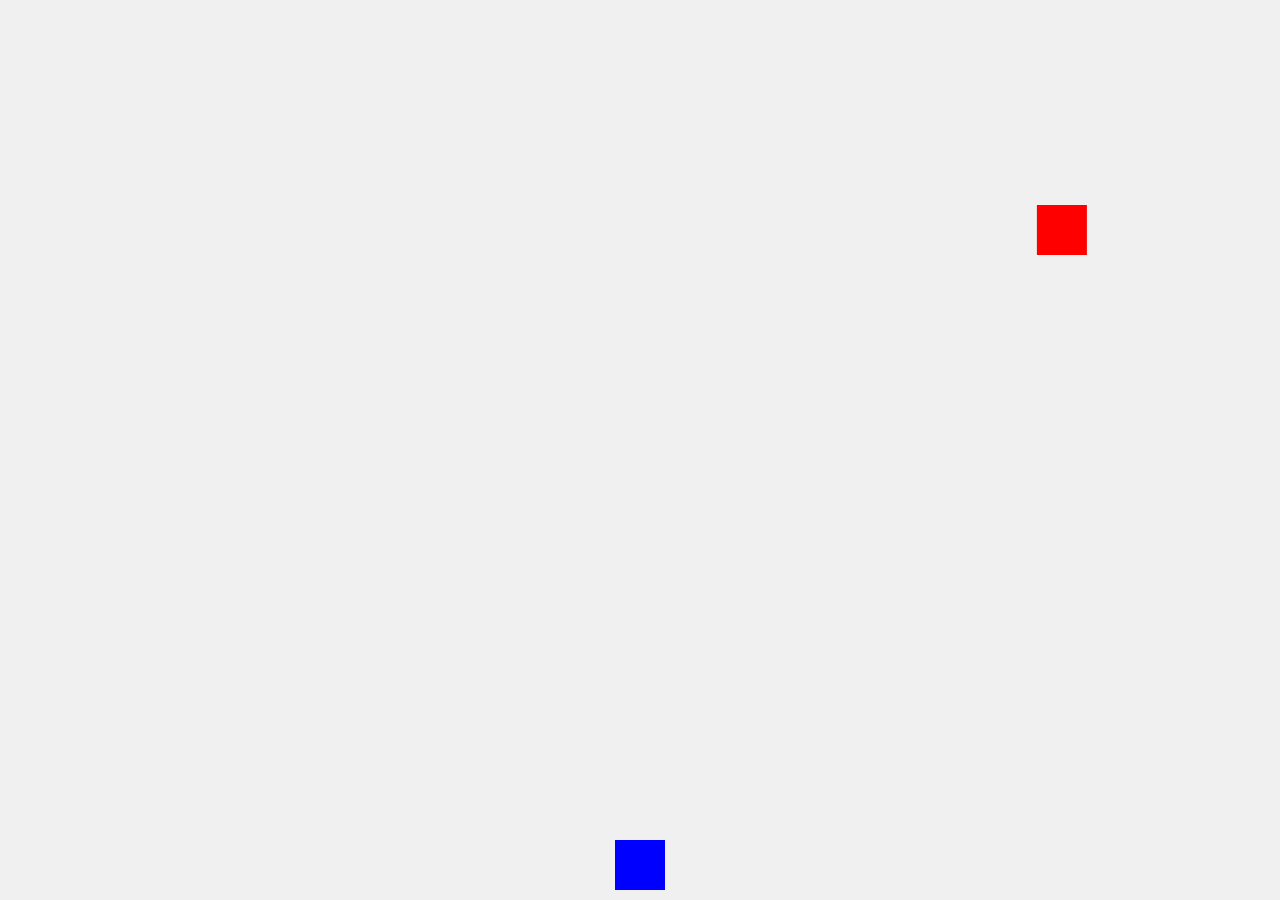
==== commit 7d2fc47c: "Update index2.html" ====
--- a/index2.html
+++ b/index2.html
@@ -13,7 +13,7 @@
         canvas {
             background-color: #f0f0f0;
             display: block;
-            margin: 0 auto;
+            margin: 5 auto;
         }
     </style>
 </head>
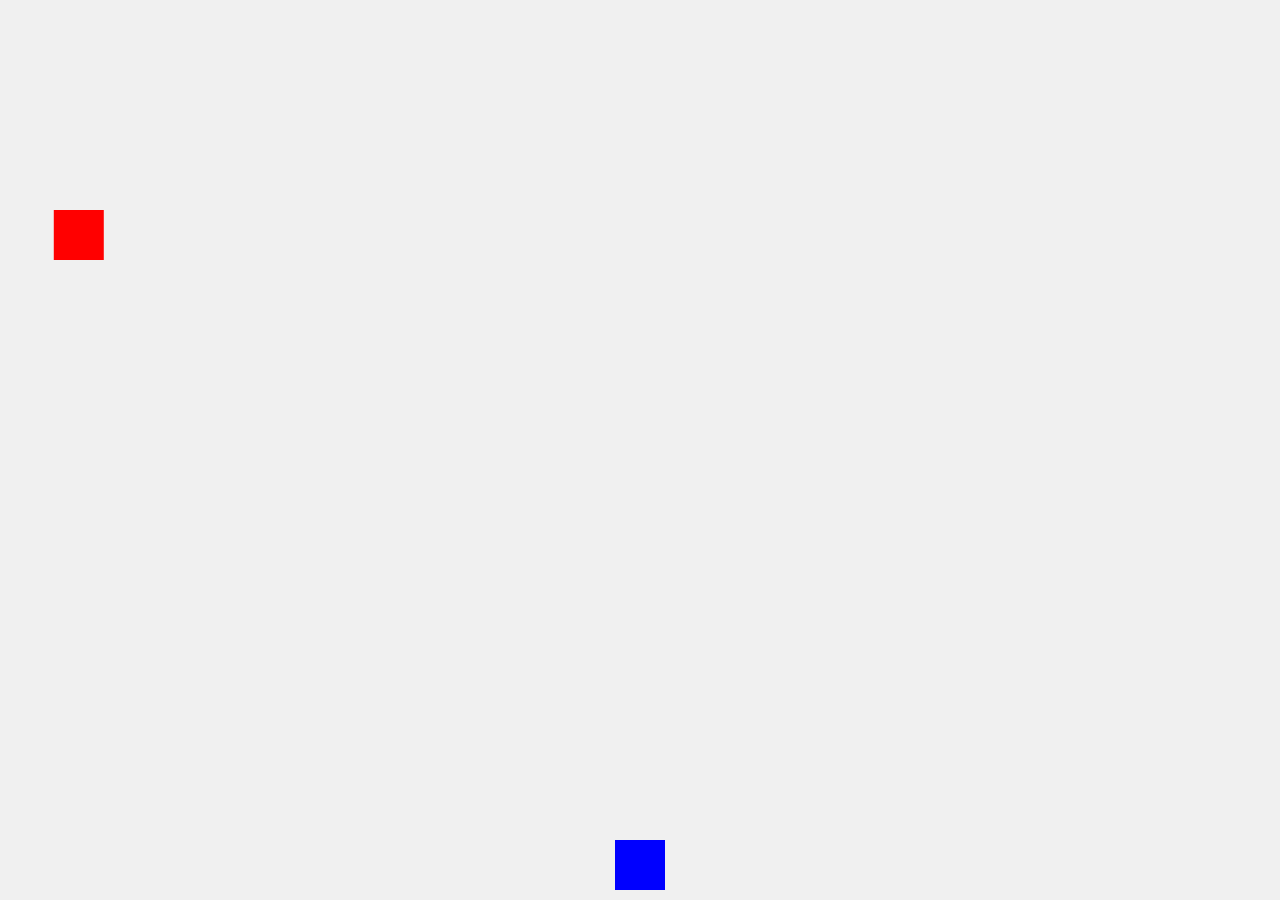
==== commit 4d02b918: "Update index2.html" ====
--- a/index2.html
+++ b/index2.html
@@ -13,7 +13,7 @@
         canvas {
             background-color: #f0f0f0;
             display: block;
-            margin: 5 auto;
+            margin: 20;
         }
     </style>
 </head>
